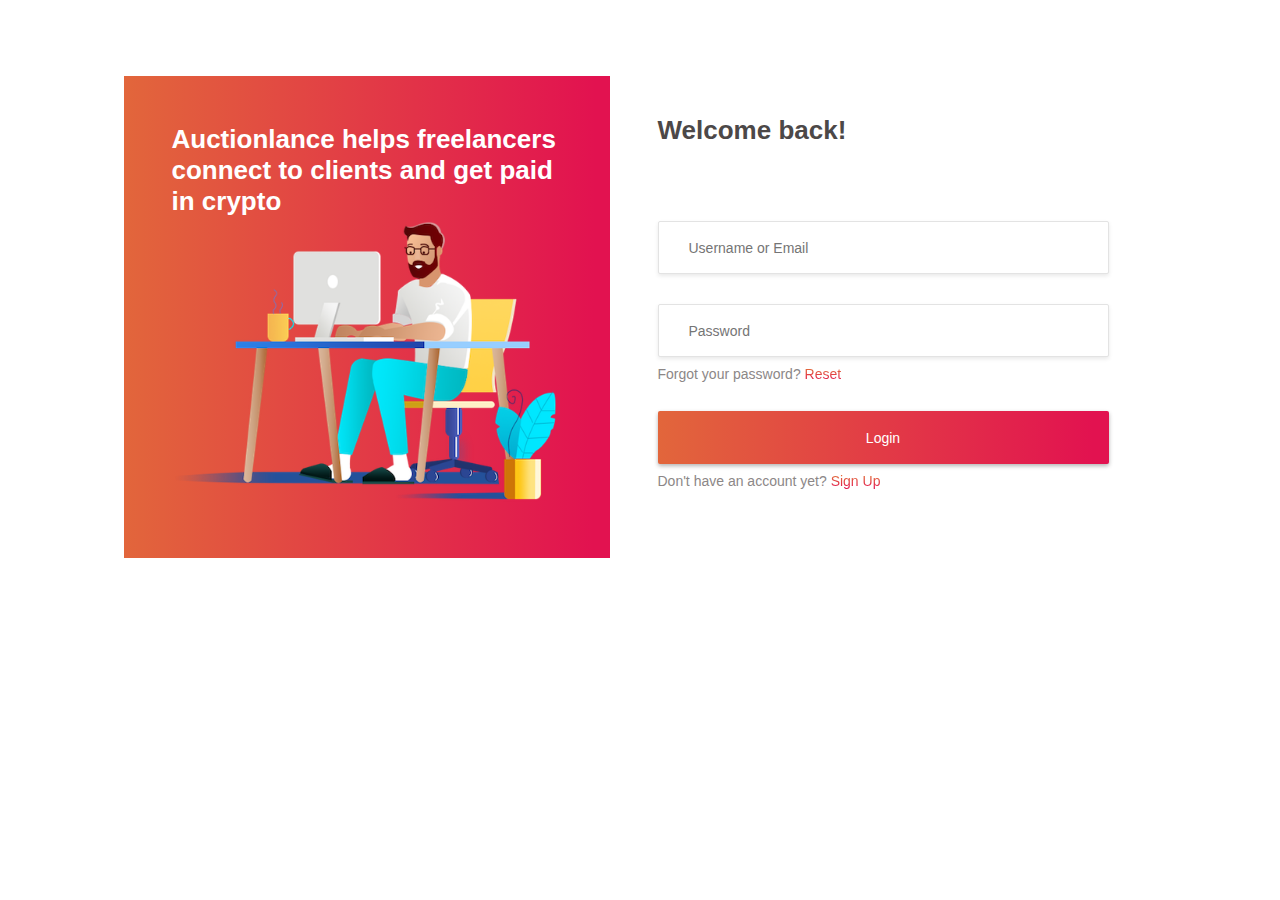
==== signin.html @ 33c7b511 "finished with the sign in page" ====
<!DOCTYPE html>
<html lang="en">
<head>
    <meta charset="UTF-8">
    <meta name="viewport" content="width=device-width, initial-scale=1.0">
    <meta http-equiv="X-UA-Compatible" content="ie=edge">
    <link rel="stylesheet" href="assets/css/auctionlance.min.css">
    <title>Sign In | Auctionlance</title>
</head>
<body>
    <section class="authentication-wrapper">
        <section class="auth-info">
            <p class="subtitle">Auctionlance helps freelancers connect to clients and get paid in crypto</p>
            <img src="assets/img/hire-illustration.png" alt="">
        </section>
        <section class="auth-form">
            <h2 class="section-heading">Welcome back!</h2>
            <form action="" class="auct-form">
                <section class="auct-form-group">
                    <input type="text" name="email" id="" class="auct-input" placeholder="Username or Email">
                </section>
                <section class="auct-form-group">
                    <input type="password" name="password" id="" class="auct-input" placeholder="Password">
                </section>
                <p class="auth-text">Forgot your password? <a href="/reset.html">Reset</a></p>
                <div class="auct-form-group">
                    <input type="submit" name="login" value="Login" class="auct-btn">
                </div>
                <p class="auth-text">Don't have an account yet? <a href="/signup.html">Sign Up</a></p>
            </form>
        </section>
    </section>
</body>
</html>
---- assets/css/auctionlance.min.css ----
html,body,div,span,applet,object,iframe,h1,h2,h3,h4,h5,h6,p,blockquote,pre,a,abbr,acronym,address,big,cite,code,del,dfn,em,img,ins,kbd,q,s,samp,small,strike,strong,sub,sup,tt,var,b,u,i,center,dl,dt,dd,ol,ul,li,fieldset,form,label,legend,table,caption,tbody,tfoot,thead,tr,th,td,article,aside,canvas,details,embed,figure,figcaption,footer,header,hgroup,menu,nav,output,ruby,section,summary,time,mark,audio,video{margin:0;padding:0;border:0;font-size:100%;font-family:inherit;vertical-align:baseline}article,aside,details,figcaption,figure,footer,header,hgroup,menu,nav,section{display:block}body{line-height:1}ol,ul{list-style:none}blockquote,q{quotes:none}blockquote:before,blockquote:after,q:before,q:after{content:'';content:none}table{border-collapse:collapse;border-spacing:0}a{text-decoration:none;color:#000}html{scroll-behavior:smooth;-webkit-transition:all 500ms;transition:all 500ms}::-moz-selection{background-color:#E21250;background:linear-gradient(270.26deg, rgba(255,255,255,0) 3.36%, #E27B36 124.02%),#E21250;color:#fff}::selection{background-color:#E21250;background:linear-gradient(270.26deg, rgba(255,255,255,0) 3.36%, #E27B36 124.02%),#E21250;color:#fff}h1{font-size:34px;font-family:'Lato', sans-serif}@media screen and (max-width: 768px){h1{font-size:18px}}nav{height:101px;background-color:#fff;-webkit-box-shadow:0px 4px 4px rgba(0,0,0,0.25);box-shadow:0px 4px 4px rgba(0,0,0,0.25);display:-webkit-box;display:-ms-flexbox;display:flex;padding:0 39px;-webkit-box-align:center;-ms-flex-align:center;align-items:center;position:fixed;z-index:10;right:0;left:0;top:0}nav .hamburger-menu,nav .mb-nav-link,nav .mb-nav-sidebar{display:none}@media screen and (max-width: 768px){nav{height:99px;position:static;background-color:#DFD4D4;-webkit-box-shadow:none;box-shadow:none;-webkit-box-pack:justify;-ms-flex-pack:justify;justify-content:space-between;-webkit-box-align:start;-ms-flex-align:start;align-items:flex-start;padding:18px}nav .hamburger-menu{display:-webkit-box;display:-ms-flexbox;display:flex;-webkit-box-orient:vertical;-webkit-box-direction:normal;-ms-flex-direction:column;flex-direction:column;cursor:pointer}nav .hamburger-menu .ham{width:20.56px;border:3px solid #000000;margin-bottom:2px}nav .mb-nav-link{display:block;font-family:'Lato', sans-serif;margin-top:5px;margin-right:-10px;font-weight:600}nav .mb-nav-sidebar.open{display:block}nav .mb-nav-sidebar{position:absolute;top:0;right:0;left:0;z-index:90000}nav .mb-nav-sidebar .wrapper{display:-webkit-box;display:-ms-flexbox;display:flex;height:300vh}nav .mb-nav-sidebar .wrapper .menu{background-color:#E21250;background-color:#E21250;background:linear-gradient(270.26deg, rgba(255,255,255,0) 3.36%, #E27B36 124.02%),#E21250;color:#fff;-ms-flex-preferred-size:70%;flex-basis:70%;padding:20px 45px}nav .mb-nav-sidebar .wrapper .menu div{display:-webkit-box;display:-ms-flexbox;display:flex;-webkit-box-pack:end;-ms-flex-pack:end;justify-content:flex-end;font-family:'Lato', sans-serif;font-size:20px;font-weight:600;cursor:pointer}nav .mb-nav-sidebar .wrapper .menu .mobile-links{margin-top:65px}nav .mb-nav-sidebar .wrapper .menu .mobile-links .mb-nav-item{margin-bottom:30px;font-family:'Lato', sans-serif}nav .mb-nav-sidebar .wrapper .menu .mobile-links .mb-nav-item a{color:#fff}nav .mb-nav-sidebar .wrapper .overlay{background-color:rgba(0,0,0,0.8);-ms-flex-preferred-size:30%;flex-basis:30%}}nav .mobile-search{display:none}@media screen and (max-width: 768px){nav .mobile-search{display:-webkit-box;display:-ms-flexbox;display:flex;-webkit-box-pack:justify;-ms-flex-pack:justify;justify-content:space-between;padding:.3rem .5rem;width:90%;position:absolute;top:70px;left:10px;background:#FFFFFF;border:1px solid #C4C4C4;border-radius:2px}nav .mobile-search .mobile-search__box{border:none;width:100%;margin-left:10px}nav .mobile-search .mobile-search__box:focus{outline:none}}nav a.brand{font-family:'Lato', sans-serif;font-style:normal;font-weight:800;line-height:normal;font-size:28px;color:#E21250;background:-webkit-linear-gradient(#E27B36, #E21250);background-clip:text;-webkit-background-clip:text;-webkit-text-fill-color:transparent;text-transform:uppercase}@media screen and (max-width: 768px){nav a.brand{font-size:18px;margin-left:35px;margin-right:20px}}nav .nav-wrapper{display:-webkit-box;display:-ms-flexbox;display:flex;-webkit-box-pack:end;-ms-flex-pack:end;justify-content:flex-end;-webkit-box-align:end;-ms-flex-align:end;align-items:flex-end;width:100%}@media screen and (max-width: 768px){nav .nav-wrapper{display:none}}nav .left-nav,nav .right-nav{font-family:'Lato', sans-serif;display:-webkit-box;display:-ms-flexbox;display:flex;-webkit-box-align:end;-ms-flex-align:end;align-items:flex-end}nav .left-nav .nav-link,nav .right-nav .nav-link{margin:0 20px}nav .left-nav .nav-link a:hover,nav .right-nav .nav-link a:hover{background:-webkit-linear-gradient(#E27B36, #E21250);background-clip:text;-webkit-background-clip:text;-webkit-text-fill-color:transparent}.hero{background-color:#E21250;background:linear-gradient(270.26deg, rgba(255,255,255,0) 3.36%, #E27B36 124.02%),#E21250;margin-top:102px;height:454px;display:-webkit-box;display:-ms-flexbox;display:flex;-webkit-box-pack:center;-ms-flex-pack:center;justify-content:center;-webkit-box-align:center;-ms-flex-align:center;align-items:center}@media screen and (max-width: 768px){.hero{height:199px;margin-top:0}}@media screen and (max-width: 768px){.hero .hero__img{width:144px;height:107px}}.hero .hero__info{-ms-flex-item-align:start;align-self:flex-start;margin-top:9%;color:#FFFFFF}.hero .hero__info .hero-title{font-style:normal;font-weight:800;line-height:normal;font-size:34px;margin-bottom:14px}@media screen and (max-width: 768px){.hero .hero__info .hero-title{font-size:18px;margin-bottom:4px}}.hero .hero__info .hero-subtitle{font-family:'Lato', sans-serif;font-family:Lato;font-style:normal;font-weight:800;line-height:normal;font-size:18px;margin-bottom:47px}@media screen and (max-width: 768px){.hero .hero__info .hero-subtitle{font-weight:normal;font-size:14px;margin-bottom:12px}}.hero .hero__info .hero-search{width:620px;height:62px;background:#FFFFFF;border:1px solid #E3E3E3;-webkit-box-shadow:0px 4px 4px rgba(0,0,0,0.25);box-shadow:0px 4px 4px rgba(0,0,0,0.25);border-radius:2px;padding-left:20px;display:-webkit-box;display:-ms-flexbox;display:flex}.hero .hero__info .hero-search .hero-search__box{margin-left:10px;font-family:'Roboto', sans-serif;font-style:normal;line-height:normal;font-weight:600;font-size:16px;color:#8C8787;border:none;width:100%}.hero .hero__info .hero-search .hero-search__box:focus{outline:transparent}@media screen and (max-width: 768px){.hero .hero__info .hero-search{display:none}}@media screen and (max-width: 768px){.hero{-ms-flex-wrap:wrap;flex-wrap:wrap}}.explore,.featured,.how-auctionlance-works{margin-top:115px;margin-left:111px;margin-right:111px}@media screen and (max-width: 768px){.explore,.featured,.how-auctionlance-works{margin-top:24px;margin-left:20px;margin-right:20px}}.categories{margin-left:90px;margin-right:90px}@media screen and (max-width: 768px){.categories{margin-left:20px;margin-right:20px}}.explore .categories{display:-webkit-box;display:-ms-flexbox;display:flex;-webkit-box-pack:center;-ms-flex-pack:center;justify-content:center}@media screen and (max-width: 768px){.explore .categories{-ms-flex-wrap:wrap;flex-wrap:wrap;-webkit-box-pack:start;-ms-flex-pack:start;justify-content:flex-start}}.explore .categories .category{width:100%;margin:10px 80px 93px 80px;text-align:center}@media screen and (max-width: 768px){.explore .categories .category{width:auto;margin:10px 8px 20px 15px}}.explore .categories .category p{margin-top:19px;font-family:'Lato', sans-serif;font-style:normal;font-weight:bold;line-height:normal;font-size:18px;color:#4C4848}@media screen and (max-width: 768px){.explore .categories .category p{font-size:14px}}.section-heading{font-family:'Lato', sans-serif;font-style:normal;font-weight:bold;line-height:normal;font-size:26px;color:#4C4848;margin-bottom:75px}@media screen and (max-width: 768px){.section-heading{font-size:18px;margin-bottom:32px}}.featured .featured-gigs{display:-webkit-box;display:-ms-flexbox;display:flex}.featured .featured-gigs .featured-gig{width:283px;height:342px;background:#FFFFFF;border:1px solid #DED5D5;-webkit-box-sizing:border-box;box-sizing:border-box;margin-bottom:84px;margin-left:56px}@media screen and (max-width: 768px){.featured .featured-gigs .featured-gig{margin-left:0;margin-right:10px}}.featured .featured-gigs .featured-gig .featured-gig__author{display:-webkit-box;display:-ms-flexbox;display:flex}.featured .featured-gigs .featured-gig .featured-gig__author .featured-gig__author-name{font-family:'Lato', sans-serif;font-style:italic;font-weight:bold;line-height:normal;font-size:18px;color:#4C4848;margin-left:10px;margin-top:5px}.featured .featured-gigs .featured-gig .featured-gig__description{font-family:'Lato', sans-serif;font-style:normal;font-weight:normal;line-height:normal;font-size:18px;color:#8C8787;margin-top:19px}.featured .featured-gigs .featured-gig .featured-gig__author,.featured .featured-gigs .featured-gig .featured-gig__description{margin:9px 18px}@media screen and (max-width: 768px){.featured .featured-gigs{overflow:auto}}.featured .featured-gig__footer{display:-webkit-box;display:-ms-flexbox;display:flex;-webkit-box-align:center;-ms-flex-align:center;align-items:center;padding:15px 8px;-webkit-box-pack:end;-ms-flex-pack:end;justify-content:flex-end;border-top:1px solid rgba(196,196,196,0.3);text-transform:uppercase}.featured .featured-gig__footer p{font-family:'Lato', sans-serif;font-style:normal;font-weight:normal;line-height:normal;font-size:14px;color:#3C3A3A}.need-freelancer{display:-webkit-box;display:-ms-flexbox;display:flex;-webkit-box-orient:vertical;-webkit-box-direction:normal;-ms-flex-direction:column;flex-direction:column;-webkit-box-pack:center;-ms-flex-pack:center;justify-content:center;-webkit-box-align:center;-ms-flex-align:center;align-items:center;margin:154px 58px;height:393px;background-color:#E21250;background:linear-gradient(270.27deg, rgba(255,255,255,0) 3.36%, #E27B36 124.02%),#E21250}@media screen and (max-width: 768px){.need-freelancer{margin:45px 0;height:133px;padding:19px 0}}.need-freelancer h2{font-family:'Lato', sans-serif;font-style:normal;font-weight:800;line-height:normal;font-size:40px;color:#FFFFFF;margin-bottom:19px}@media screen and (max-width: 768px){.need-freelancer h2{font-size:16px;margin-bottom:11px}}.need-freelancer p{font-family:'Lato', sans-serif;font-style:normal;font-weight:800;line-height:normal;font-size:18px;color:#FFFFFF;margin-bottom:49px}@media screen and (max-width: 768px){.need-freelancer p{font-size:12px;margin-bottom:17px;font-weight:500}}.auctionlance-btn{background:#FFFFFF;-webkit-box-shadow:0px 4px 4px rgba(0,0,0,0.25);box-shadow:0px 4px 4px rgba(0,0,0,0.25);border-radius:7px;font-family:Lato;font-style:normal;font-weight:bold;line-height:normal;font-size:23px;color:#4C4848;padding:20px 55px}@media screen and (max-width: 768px){.auctionlance-btn{font-size:13px;padding:10px 20px;border-radius:2px}}@media screen and (max-width: 768px){.how-auctionlance-works{overflow:auto}}.how-auctionlance-works .cards{display:-webkit-box;display:-ms-flexbox;display:flex;margin:10px}.how-auctionlance-works .cards .how-card{width:276px;background:#FFFFFF;-webkit-box-shadow:0px 0px 20px rgba(0,0,0,0.2);box-shadow:0px 0px 20px rgba(0,0,0,0.2);border-radius:4px;margin-right:36px;padding:27px 23px}@media screen and (max-width: 768px){.how-auctionlance-works .cards .how-card{-ms-flex-negative:0;flex-shrink:0;margin-right:16px;-ms-flex-preferred-size:247px;flex-basis:247px}}.how-auctionlance-works .cards .how-card .how-card__numbering{width:61px;height:58px;background:#FFFFFF;border:2px solid #D6292D;-webkit-box-sizing:border-box;box-sizing:border-box;padding:13px 20px;font-family:Lato;font-style:normal;font-weight:bold;line-height:normal;font-size:26px;color:#D6292D;margin-bottom:22px}.how-auctionlance-works .cards .how-card .how-card__title{margin-bottom:22px;font-family:Lato;font-style:normal;font-weight:normal;line-height:normal;font-size:18px;color:#4C4848}.how-auctionlance-works .cards .how-card .how-card__description{font-family:'Lato', sans-serif;font-style:normal;font-weight:normal;line-height:normal;font-size:18px;color:#8C8787;width:100%}@media screen and (max-width: 768px){.how-auctionlance-works .cards .how-card .how-card__description{font-size:14px}}footer{margin-top:195px;background-color:#e3e3e3;-webkit-box-shadow:0px 4px 4px rgba(0,0,0,0.25);box-shadow:0px 4px 4px rgba(0,0,0,0.25);padding:44px 64px}@media screen and (max-width: 768px){footer{padding:20px 15px;margin-top:88px}}footer h3.footer__brand{font-family:Lato;font-style:normal;font-weight:800;line-height:normal;font-size:25px;color:#D6292D;background:-webkit-linear-gradient(#E27B36, #E21250);background-clip:text;-webkit-background-clip:text;-webkit-text-fill-color:transparent;text-transform:uppercase;margin-bottom:37px}@media screen and (max-width: 768px){footer h3.footer__brand{margin-bottom:15px;font-size:18px}}footer .footer-details-container{margin-left:114px;display:-webkit-box;display:-ms-flexbox;display:flex}@media screen and (max-width: 768px){footer .footer-details-container{margin-left:15px}}@media screen and (max-width: 768px){footer .footer-details-container{-ms-flex-wrap:wrap;flex-wrap:wrap}}footer .footer-details-container .footer-details{margin-right:80px}footer .footer-details-container .footer-details .footer-details__title{font-family:'Lato', sans-serif;font-style:normal;font-weight:bold;line-height:normal;font-size:20px;color:#4C4848}@media screen and (max-width: 768px){footer .footer-details-container .footer-details .footer-details__title{font-size:16px}}footer .footer-details-container .footer-details .footer__links{font-family:Lato;font-style:normal;font-weight:bold;line-height:normal;font-size:16px;width:155px}footer .footer-details-container .footer-details .footer__links li>a{color:#4C4848}@media screen and (max-width: 768px){footer .footer-details-container .footer-details .footer__links{font-size:14px}}footer .footer-details-container .footer-details .footer__links,footer .footer-details-container .footer-details .footer__links li{margin-top:13px}@media screen and (max-width: 768px){footer .footer-details-container .footer-details .footer__links:last-child,footer .footer-details-container .footer-details .footer__links li:last-child{margin-bottom:20px}}footer hr{margin-top:72px;border:1px solid #c4c4c4}.authentication-wrapper{display:-webkit-box;display:-ms-flexbox;display:flex;-webkit-box-pack:center;-ms-flex-pack:center;justify-content:center;-webkit-box-align:center;-ms-flex-align:center;align-items:center;height:633px;width:80%;margin:0 auto}@media screen and (max-width: 768px){.authentication-wrapper{-webkit-box-pack:start;-ms-flex-pack:start;justify-content:flex-start;-webkit-box-align:start;-ms-flex-align:start;align-items:flex-start;margin:0;margin-top:50px}}.authentication-wrapper .auth-info{background-color:#E21250;background-color:#E21250;background:linear-gradient(270.26deg, rgba(255,255,255,0) 3.36%, #E27B36 124.02%),#E21250;padding:48px;-ms-flex-preferred-size:50%;flex-basis:50%}.authentication-wrapper .auth-info p{font-family:'Lato', sans-serif;font-style:normal;font-weight:bold;line-height:normal;font-size:26px;color:#FFFFFF}.authentication-wrapper .auth-info img{width:390px;height:290px}@media screen and (max-width: 768px){.authentication-wrapper .auth-info{display:none}}.authentication-wrapper .auth-form{padding:0px 48px;-ms-flex-preferred-size:50%;flex-basis:50%}.authentication-wrapper .auth-form .auct-form-group{margin-bottom:30px}.authentication-wrapper .auth-form .auct-form-group .auct-input{width:389px;height:39px;background:#fff;border:1px solid #E3E3E3;-webkit-box-shadow:0px 2px 4px rgba(0,0,0,0.09);box-shadow:0px 2px 4px rgba(0,0,0,0.09);border-radius:2px;padding:6px 30px 6px 30px;font-family:'Roboto', sans-serif;font-style:normal;font-weight:500;line-height:normal;font-size:14px;color:#8C8787}@media screen and (max-width: 768px){.authentication-wrapper .auth-form .auct-form-group .auct-input{width:250px}}.authentication-wrapper .auth-form .auct-form-group .auct-input:focus{outline-color:#E27B36}.authentication-wrapper .auth-form .auct-form-group:last-child{margin-bottom:20px !important}.authentication-wrapper .auth-form .auct-btn{color:#fff;background-color:#E21250;background:linear-gradient(270.26deg, rgba(255,255,255,0) 3.36%, #E27B36 124.02%),#E21250;border:none;cursor:pointer;width:451px;height:53px;border-radius:2px;font-family:'Roboto', sans-serif;font-size:14px;-webkit-box-shadow:0px 2px 4px rgba(0,0,0,0.3);box-shadow:0px 2px 4px rgba(0,0,0,0.3);padding:6px 30px 6px 30px}@media screen and (max-width: 768px){.authentication-wrapper .auth-form .auct-btn{width:315px}}.authentication-wrapper .auth-form .auth-text{font-family:'Lato', sans-serif;font-size:14px;margin-bottom:30px;color:#8C8787;margin-top:-20px}.authentication-wrapper .auth-form .auth-text a{background:-webkit-linear-gradient(#E27B36, #E21250);background-clip:text;-webkit-background-clip:text;-webkit-text-fill-color:transparent}
/*# sourceMappingURL=auctionlance.min.css.map */
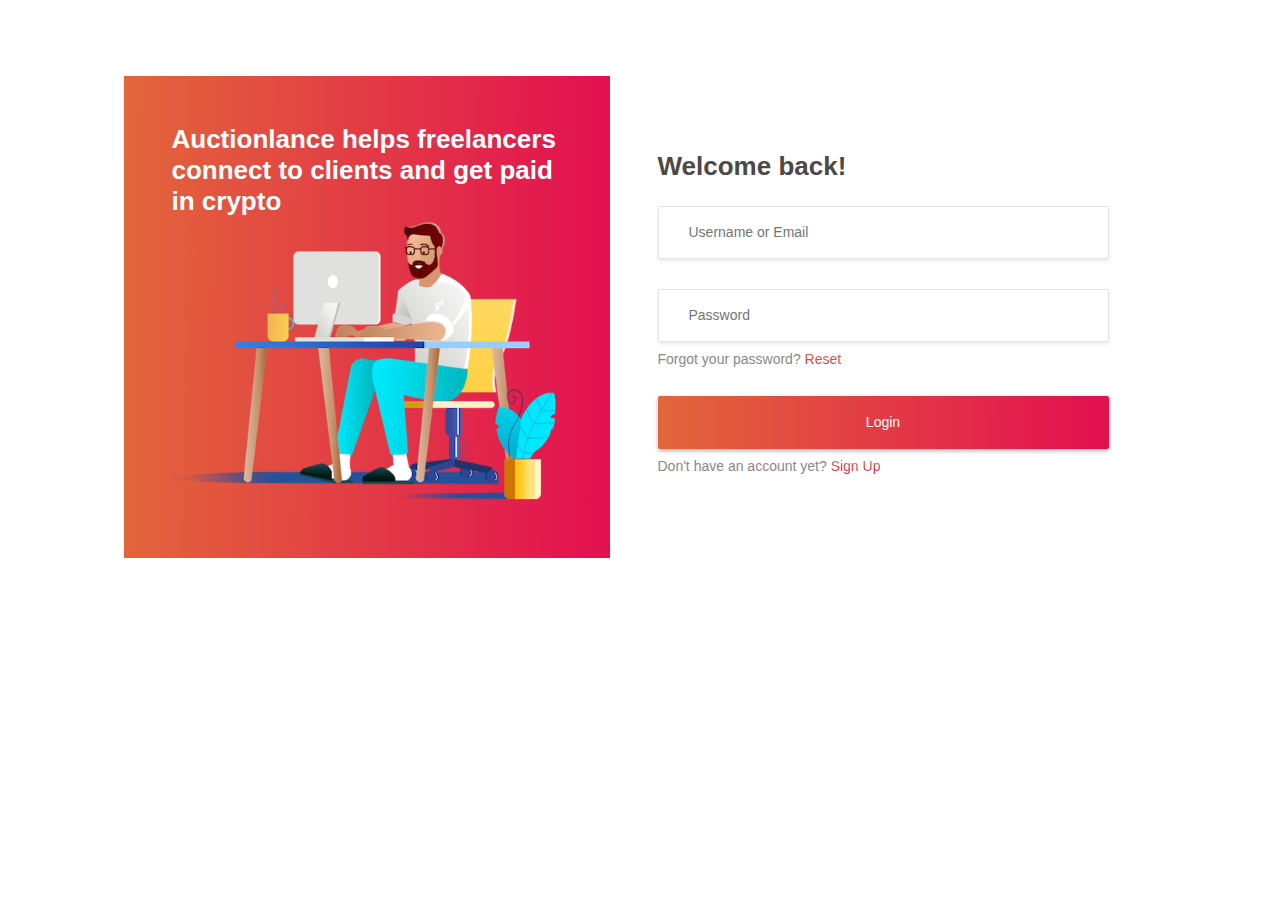
==== commit e01ccdd6: "added dropdown menu" ====
--- a/signin.html
+++ b/signin.html
@@ -18,9 +18,11 @@
             <form action="" class="auct-form">
                 <section class="auct-form-group">
                     <input type="text" name="email" id="" class="auct-input" placeholder="Username or Email">
+                    <!-- <p class="error-message" id="">Required</p> -->
                 </section>
                 <section class="auct-form-group">
                     <input type="password" name="password" id="" class="auct-input" placeholder="Password">
+                    <!-- <p class="error-message" id="">Required</p> -->
                 </section>
                 <p class="auth-text">Forgot your password? <a href="/reset.html">Reset</a></p>
                 <div class="auct-form-group">
--- a/assets/css/auctionlance.min.css
+++ b/assets/css/auctionlance.min.css
@@ -1,2 +1,2 @@
-html,body,div,span,applet,object,iframe,h1,h2,h3,h4,h5,h6,p,blockquote,pre,a,abbr,acronym,address,big,cite,code,del,dfn,em,img,ins,kbd,q,s,samp,small,strike,strong,sub,sup,tt,var,b,u,i,center,dl,dt,dd,ol,ul,li,fieldset,form,label,legend,table,caption,tbody,tfoot,thead,tr,th,td,article,aside,canvas,details,embed,figure,figcaption,footer,header,hgroup,menu,nav,output,ruby,section,summary,time,mark,audio,video{margin:0;padding:0;border:0;font-size:100%;font-family:inherit;vertical-align:baseline}article,aside,details,figcaption,figure,footer,header,hgroup,menu,nav,section{display:block}body{line-height:1}ol,ul{list-style:none}blockquote,q{quotes:none}blockquote:before,blockquote:after,q:before,q:after{content:'';content:none}table{border-collapse:collapse;border-spacing:0}a{text-decoration:none;color:#000}html{scroll-behavior:smooth;-webkit-transition:all 500ms;transition:all 500ms}::-moz-selection{background-color:#E21250;background:linear-gradient(270.26deg, rgba(255,255,255,0) 3.36%, #E27B36 124.02%),#E21250;color:#fff}::selection{background-color:#E21250;background:linear-gradient(270.26deg, rgba(255,255,255,0) 3.36%, #E27B36 124.02%),#E21250;color:#fff}h1{font-size:34px;font-family:'Lato', sans-serif}@media screen and (max-width: 768px){h1{font-size:18px}}nav{height:101px;background-color:#fff;-webkit-box-shadow:0px 4px 4px rgba(0,0,0,0.25);box-shadow:0px 4px 4px rgba(0,0,0,0.25);display:-webkit-box;display:-ms-flexbox;display:flex;padding:0 39px;-webkit-box-align:center;-ms-flex-align:center;align-items:center;position:fixed;z-index:10;right:0;left:0;top:0}nav .hamburger-menu,nav .mb-nav-link,nav .mb-nav-sidebar{display:none}@media screen and (max-width: 768px){nav{height:99px;position:static;background-color:#DFD4D4;-webkit-box-shadow:none;box-shadow:none;-webkit-box-pack:justify;-ms-flex-pack:justify;justify-content:space-between;-webkit-box-align:start;-ms-flex-align:start;align-items:flex-start;padding:18px}nav .hamburger-menu{display:-webkit-box;display:-ms-flexbox;display:flex;-webkit-box-orient:vertical;-webkit-box-direction:normal;-ms-flex-direction:column;flex-direction:column;cursor:pointer}nav .hamburger-menu .ham{width:20.56px;border:3px solid #000000;margin-bottom:2px}nav .mb-nav-link{display:block;font-family:'Lato', sans-serif;margin-top:5px;margin-right:-10px;font-weight:600}nav .mb-nav-sidebar.open{display:block}nav .mb-nav-sidebar{position:absolute;top:0;right:0;left:0;z-index:90000}nav .mb-nav-sidebar .wrapper{display:-webkit-box;display:-ms-flexbox;display:flex;height:300vh}nav .mb-nav-sidebar .wrapper .menu{background-color:#E21250;background-color:#E21250;background:linear-gradient(270.26deg, rgba(255,255,255,0) 3.36%, #E27B36 124.02%),#E21250;color:#fff;-ms-flex-preferred-size:70%;flex-basis:70%;padding:20px 45px}nav .mb-nav-sidebar .wrapper .menu div{display:-webkit-box;display:-ms-flexbox;display:flex;-webkit-box-pack:end;-ms-flex-pack:end;justify-content:flex-end;font-family:'Lato', sans-serif;font-size:20px;font-weight:600;cursor:pointer}nav .mb-nav-sidebar .wrapper .menu .mobile-links{margin-top:65px}nav .mb-nav-sidebar .wrapper .menu .mobile-links .mb-nav-item{margin-bottom:30px;font-family:'Lato', sans-serif}nav .mb-nav-sidebar .wrapper .menu .mobile-links .mb-nav-item a{color:#fff}nav .mb-nav-sidebar .wrapper .overlay{background-color:rgba(0,0,0,0.8);-ms-flex-preferred-size:30%;flex-basis:30%}}nav .mobile-search{display:none}@media screen and (max-width: 768px){nav .mobile-search{display:-webkit-box;display:-ms-flexbox;display:flex;-webkit-box-pack:justify;-ms-flex-pack:justify;justify-content:space-between;padding:.3rem .5rem;width:90%;position:absolute;top:70px;left:10px;background:#FFFFFF;border:1px solid #C4C4C4;border-radius:2px}nav .mobile-search .mobile-search__box{border:none;width:100%;margin-left:10px}nav .mobile-search .mobile-search__box:focus{outline:none}}nav a.brand{font-family:'Lato', sans-serif;font-style:normal;font-weight:800;line-height:normal;font-size:28px;color:#E21250;background:-webkit-linear-gradient(#E27B36, #E21250);background-clip:text;-webkit-background-clip:text;-webkit-text-fill-color:transparent;text-transform:uppercase}@media screen and (max-width: 768px){nav a.brand{font-size:18px;margin-left:35px;margin-right:20px}}nav .nav-wrapper{display:-webkit-box;display:-ms-flexbox;display:flex;-webkit-box-pack:end;-ms-flex-pack:end;justify-content:flex-end;-webkit-box-align:end;-ms-flex-align:end;align-items:flex-end;width:100%}@media screen and (max-width: 768px){nav .nav-wrapper{display:none}}nav .left-nav,nav .right-nav{font-family:'Lato', sans-serif;display:-webkit-box;display:-ms-flexbox;display:flex;-webkit-box-align:end;-ms-flex-align:end;align-items:flex-end}nav .left-nav .nav-link,nav .right-nav .nav-link{margin:0 20px}nav .left-nav .nav-link a:hover,nav .right-nav .nav-link a:hover{background:-webkit-linear-gradient(#E27B36, #E21250);background-clip:text;-webkit-background-clip:text;-webkit-text-fill-color:transparent}.hero{background-color:#E21250;background:linear-gradient(270.26deg, rgba(255,255,255,0) 3.36%, #E27B36 124.02%),#E21250;margin-top:102px;height:454px;display:-webkit-box;display:-ms-flexbox;display:flex;-webkit-box-pack:center;-ms-flex-pack:center;justify-content:center;-webkit-box-align:center;-ms-flex-align:center;align-items:center}@media screen and (max-width: 768px){.hero{height:199px;margin-top:0}}@media screen and (max-width: 768px){.hero .hero__img{width:144px;height:107px}}.hero .hero__info{-ms-flex-item-align:start;align-self:flex-start;margin-top:9%;color:#FFFFFF}.hero .hero__info .hero-title{font-style:normal;font-weight:800;line-height:normal;font-size:34px;margin-bottom:14px}@media screen and (max-width: 768px){.hero .hero__info .hero-title{font-size:18px;margin-bottom:4px}}.hero .hero__info .hero-subtitle{font-family:'Lato', sans-serif;font-family:Lato;font-style:normal;font-weight:800;line-height:normal;font-size:18px;margin-bottom:47px}@media screen and (max-width: 768px){.hero .hero__info .hero-subtitle{font-weight:normal;font-size:14px;margin-bottom:12px}}.hero .hero__info .hero-search{width:620px;height:62px;background:#FFFFFF;border:1px solid #E3E3E3;-webkit-box-shadow:0px 4px 4px rgba(0,0,0,0.25);box-shadow:0px 4px 4px rgba(0,0,0,0.25);border-radius:2px;padding-left:20px;display:-webkit-box;display:-ms-flexbox;display:flex}.hero .hero__info .hero-search .hero-search__box{margin-left:10px;font-family:'Roboto', sans-serif;font-style:normal;line-height:normal;font-weight:600;font-size:16px;color:#8C8787;border:none;width:100%}.hero .hero__info .hero-search .hero-search__box:focus{outline:transparent}@media screen and (max-width: 768px){.hero .hero__info .hero-search{display:none}}@media screen and (max-width: 768px){.hero{-ms-flex-wrap:wrap;flex-wrap:wrap}}.explore,.featured,.how-auctionlance-works{margin-top:115px;margin-left:111px;margin-right:111px}@media screen and (max-width: 768px){.explore,.featured,.how-auctionlance-works{margin-top:24px;margin-left:20px;margin-right:20px}}.categories{margin-left:90px;margin-right:90px}@media screen and (max-width: 768px){.categories{margin-left:20px;margin-right:20px}}.explore .categories{display:-webkit-box;display:-ms-flexbox;display:flex;-webkit-box-pack:center;-ms-flex-pack:center;justify-content:center}@media screen and (max-width: 768px){.explore .categories{-ms-flex-wrap:wrap;flex-wrap:wrap;-webkit-box-pack:start;-ms-flex-pack:start;justify-content:flex-start}}.explore .categories .category{width:100%;margin:10px 80px 93px 80px;text-align:center}@media screen and (max-width: 768px){.explore .categories .category{width:auto;margin:10px 8px 20px 15px}}.explore .categories .category p{margin-top:19px;font-family:'Lato', sans-serif;font-style:normal;font-weight:bold;line-height:normal;font-size:18px;color:#4C4848}@media screen and (max-width: 768px){.explore .categories .category p{font-size:14px}}.section-heading{font-family:'Lato', sans-serif;font-style:normal;font-weight:bold;line-height:normal;font-size:26px;color:#4C4848;margin-bottom:75px}@media screen and (max-width: 768px){.section-heading{font-size:18px;margin-bottom:32px}}.featured .featured-gigs{display:-webkit-box;display:-ms-flexbox;display:flex}.featured .featured-gigs .featured-gig{width:283px;height:342px;background:#FFFFFF;border:1px solid #DED5D5;-webkit-box-sizing:border-box;box-sizing:border-box;margin-bottom:84px;margin-left:56px}@media screen and (max-width: 768px){.featured .featured-gigs .featured-gig{margin-left:0;margin-right:10px}}.featured .featured-gigs .featured-gig .featured-gig__author{display:-webkit-box;display:-ms-flexbox;display:flex}.featured .featured-gigs .featured-gig .featured-gig__author .featured-gig__author-name{font-family:'Lato', sans-serif;font-style:italic;font-weight:bold;line-height:normal;font-size:18px;color:#4C4848;margin-left:10px;margin-top:5px}.featured .featured-gigs .featured-gig .featured-gig__description{font-family:'Lato', sans-serif;font-style:normal;font-weight:normal;line-height:normal;font-size:18px;color:#8C8787;margin-top:19px}.featured .featured-gigs .featured-gig .featured-gig__author,.featured .featured-gigs .featured-gig .featured-gig__description{margin:9px 18px}@media screen and (max-width: 768px){.featured .featured-gigs{overflow:auto}}.featured .featured-gig__footer{display:-webkit-box;display:-ms-flexbox;display:flex;-webkit-box-align:center;-ms-flex-align:center;align-items:center;padding:15px 8px;-webkit-box-pack:end;-ms-flex-pack:end;justify-content:flex-end;border-top:1px solid rgba(196,196,196,0.3);text-transform:uppercase}.featured .featured-gig__footer p{font-family:'Lato', sans-serif;font-style:normal;font-weight:normal;line-height:normal;font-size:14px;color:#3C3A3A}.need-freelancer{display:-webkit-box;display:-ms-flexbox;display:flex;-webkit-box-orient:vertical;-webkit-box-direction:normal;-ms-flex-direction:column;flex-direction:column;-webkit-box-pack:center;-ms-flex-pack:center;justify-content:center;-webkit-box-align:center;-ms-flex-align:center;align-items:center;margin:154px 58px;height:393px;background-color:#E21250;background:linear-gradient(270.27deg, rgba(255,255,255,0) 3.36%, #E27B36 124.02%),#E21250}@media screen and (max-width: 768px){.need-freelancer{margin:45px 0;height:133px;padding:19px 0}}.need-freelancer h2{font-family:'Lato', sans-serif;font-style:normal;font-weight:800;line-height:normal;font-size:40px;color:#FFFFFF;margin-bottom:19px}@media screen and (max-width: 768px){.need-freelancer h2{font-size:16px;margin-bottom:11px}}.need-freelancer p{font-family:'Lato', sans-serif;font-style:normal;font-weight:800;line-height:normal;font-size:18px;color:#FFFFFF;margin-bottom:49px}@media screen and (max-width: 768px){.need-freelancer p{font-size:12px;margin-bottom:17px;font-weight:500}}.auctionlance-btn{background:#FFFFFF;-webkit-box-shadow:0px 4px 4px rgba(0,0,0,0.25);box-shadow:0px 4px 4px rgba(0,0,0,0.25);border-radius:7px;font-family:Lato;font-style:normal;font-weight:bold;line-height:normal;font-size:23px;color:#4C4848;padding:20px 55px}@media screen and (max-width: 768px){.auctionlance-btn{font-size:13px;padding:10px 20px;border-radius:2px}}@media screen and (max-width: 768px){.how-auctionlance-works{overflow:auto}}.how-auctionlance-works .cards{display:-webkit-box;display:-ms-flexbox;display:flex;margin:10px}.how-auctionlance-works .cards .how-card{width:276px;background:#FFFFFF;-webkit-box-shadow:0px 0px 20px rgba(0,0,0,0.2);box-shadow:0px 0px 20px rgba(0,0,0,0.2);border-radius:4px;margin-right:36px;padding:27px 23px}@media screen and (max-width: 768px){.how-auctionlance-works .cards .how-card{-ms-flex-negative:0;flex-shrink:0;margin-right:16px;-ms-flex-preferred-size:247px;flex-basis:247px}}.how-auctionlance-works .cards .how-card .how-card__numbering{width:61px;height:58px;background:#FFFFFF;border:2px solid #D6292D;-webkit-box-sizing:border-box;box-sizing:border-box;padding:13px 20px;font-family:Lato;font-style:normal;font-weight:bold;line-height:normal;font-size:26px;color:#D6292D;margin-bottom:22px}.how-auctionlance-works .cards .how-card .how-card__title{margin-bottom:22px;font-family:Lato;font-style:normal;font-weight:normal;line-height:normal;font-size:18px;color:#4C4848}.how-auctionlance-works .cards .how-card .how-card__description{font-family:'Lato', sans-serif;font-style:normal;font-weight:normal;line-height:normal;font-size:18px;color:#8C8787;width:100%}@media screen and (max-width: 768px){.how-auctionlance-works .cards .how-card .how-card__description{font-size:14px}}footer{margin-top:195px;background-color:#e3e3e3;-webkit-box-shadow:0px 4px 4px rgba(0,0,0,0.25);box-shadow:0px 4px 4px rgba(0,0,0,0.25);padding:44px 64px}@media screen and (max-width: 768px){footer{padding:20px 15px;margin-top:88px}}footer h3.footer__brand{font-family:Lato;font-style:normal;font-weight:800;line-height:normal;font-size:25px;color:#D6292D;background:-webkit-linear-gradient(#E27B36, #E21250);background-clip:text;-webkit-background-clip:text;-webkit-text-fill-color:transparent;text-transform:uppercase;margin-bottom:37px}@media screen and (max-width: 768px){footer h3.footer__brand{margin-bottom:15px;font-size:18px}}footer .footer-details-container{margin-left:114px;display:-webkit-box;display:-ms-flexbox;display:flex}@media screen and (max-width: 768px){footer .footer-details-container{margin-left:15px}}@media screen and (max-width: 768px){footer .footer-details-container{-ms-flex-wrap:wrap;flex-wrap:wrap}}footer .footer-details-container .footer-details{margin-right:80px}footer .footer-details-container .footer-details .footer-details__title{font-family:'Lato', sans-serif;font-style:normal;font-weight:bold;line-height:normal;font-size:20px;color:#4C4848}@media screen and (max-width: 768px){footer .footer-details-container .footer-details .footer-details__title{font-size:16px}}footer .footer-details-container .footer-details .footer__links{font-family:Lato;font-style:normal;font-weight:bold;line-height:normal;font-size:16px;width:155px}footer .footer-details-container .footer-details .footer__links li>a{color:#4C4848}@media screen and (max-width: 768px){footer .footer-details-container .footer-details .footer__links{font-size:14px}}footer .footer-details-container .footer-details .footer__links,footer .footer-details-container .footer-details .footer__links li{margin-top:13px}@media screen and (max-width: 768px){footer .footer-details-container .footer-details .footer__links:last-child,footer .footer-details-container .footer-details .footer__links li:last-child{margin-bottom:20px}}footer hr{margin-top:72px;border:1px solid #c4c4c4}.authentication-wrapper{display:-webkit-box;display:-ms-flexbox;display:flex;-webkit-box-pack:center;-ms-flex-pack:center;justify-content:center;-webkit-box-align:center;-ms-flex-align:center;align-items:center;height:633px;width:80%;margin:0 auto}@media screen and (max-width: 768px){.authentication-wrapper{-webkit-box-pack:start;-ms-flex-pack:start;justify-content:flex-start;-webkit-box-align:start;-ms-flex-align:start;align-items:flex-start;margin:0;margin-top:50px}}.authentication-wrapper .auth-info{background-color:#E21250;background-color:#E21250;background:linear-gradient(270.26deg, rgba(255,255,255,0) 3.36%, #E27B36 124.02%),#E21250;padding:48px;-ms-flex-preferred-size:50%;flex-basis:50%}.authentication-wrapper .auth-info p{font-family:'Lato', sans-serif;font-style:normal;font-weight:bold;line-height:normal;font-size:26px;color:#FFFFFF}.authentication-wrapper .auth-info img{width:390px;height:290px}@media screen and (max-width: 768px){.authentication-wrapper .auth-info{display:none}}.authentication-wrapper .auth-form{padding:0px 48px;-ms-flex-preferred-size:50%;flex-basis:50%}.authentication-wrapper .auth-form .auct-form-group{margin-bottom:30px}.authentication-wrapper .auth-form .auct-form-group .auct-input{width:389px;height:39px;background:#fff;border:1px solid #E3E3E3;-webkit-box-shadow:0px 2px 4px rgba(0,0,0,0.09);box-shadow:0px 2px 4px rgba(0,0,0,0.09);border-radius:2px;padding:6px 30px 6px 30px;font-family:'Roboto', sans-serif;font-style:normal;font-weight:500;line-height:normal;font-size:14px;color:#8C8787}@media screen and (max-width: 768px){.authentication-wrapper .auth-form .auct-form-group .auct-input{width:250px}}.authentication-wrapper .auth-form .auct-form-group .auct-input:focus{outline-color:#E27B36}.authentication-wrapper .auth-form .auct-form-group:last-child{margin-bottom:20px !important}.authentication-wrapper .auth-form .auct-btn{color:#fff;background-color:#E21250;background:linear-gradient(270.26deg, rgba(255,255,255,0) 3.36%, #E27B36 124.02%),#E21250;border:none;cursor:pointer;width:451px;height:53px;border-radius:2px;font-family:'Roboto', sans-serif;font-size:14px;-webkit-box-shadow:0px 2px 4px rgba(0,0,0,0.3);box-shadow:0px 2px 4px rgba(0,0,0,0.3);padding:6px 30px 6px 30px}@media screen and (max-width: 768px){.authentication-wrapper .auth-form .auct-btn{width:315px}}.authentication-wrapper .auth-form .auth-text{font-family:'Lato', sans-serif;font-size:14px;margin-bottom:30px;color:#8C8787;margin-top:-20px}.authentication-wrapper .auth-form .auth-text a{background:-webkit-linear-gradient(#E27B36, #E21250);background-clip:text;-webkit-background-clip:text;-webkit-text-fill-color:transparent}
+html,body,div,span,applet,object,iframe,h1,h2,h3,h4,h5,h6,p,blockquote,pre,a,abbr,acronym,address,big,cite,code,del,dfn,em,img,ins,kbd,q,s,samp,small,strike,strong,sub,sup,tt,var,b,u,i,center,dl,dt,dd,ol,ul,li,fieldset,form,label,legend,table,caption,tbody,tfoot,thead,tr,th,td,article,aside,canvas,details,embed,figure,figcaption,footer,header,hgroup,menu,nav,output,ruby,section,summary,time,mark,audio,video{margin:0;padding:0;border:0;font-size:100%;font-family:inherit;vertical-align:baseline}article,aside,details,figcaption,figure,footer,header,hgroup,menu,nav,section{display:block}body{line-height:1}ol,ul{list-style:none}blockquote,q{quotes:none}blockquote:before,blockquote:after,q:before,q:after{content:'';content:none}table{border-collapse:collapse;border-spacing:0}a{text-decoration:none;color:#000}html{scroll-behavior:smooth;-webkit-transition:all 500ms;transition:all 500ms}::-moz-selection{background-color:#E21250;background:linear-gradient(270.26deg, rgba(255,255,255,0) 3.36%, #E27B36 124.02%),#E21250;color:#fff}::selection{background-color:#E21250;background:linear-gradient(270.26deg, rgba(255,255,255,0) 3.36%, #E27B36 124.02%),#E21250;color:#fff}h1{font-size:34px;font-family:'Lato', sans-serif}@media screen and (max-width: 768px){h1{font-size:18px}}nav{height:101px;background-color:#fff;-webkit-box-shadow:0px 4px 4px rgba(0,0,0,0.25);box-shadow:0px 4px 4px rgba(0,0,0,0.25);display:-webkit-box;display:-ms-flexbox;display:flex;padding:0 39px;-webkit-box-align:center;-ms-flex-align:center;align-items:center;position:fixed;z-index:10;right:0;left:0;top:0}nav .hamburger-menu,nav .mb-nav-link,nav .mb-nav-sidebar{display:none}@media screen and (max-width: 768px){nav{height:99px;position:static;background-color:#DFD4D4;-webkit-box-shadow:none;box-shadow:none;-webkit-box-pack:justify;-ms-flex-pack:justify;justify-content:space-between;-webkit-box-align:start;-ms-flex-align:start;align-items:flex-start;padding:18px}nav .hamburger-menu{display:-webkit-box;display:-ms-flexbox;display:flex;-webkit-box-orient:vertical;-webkit-box-direction:normal;-ms-flex-direction:column;flex-direction:column;cursor:pointer}nav .hamburger-menu .ham{width:20.56px;border:3px solid #000000;margin-bottom:2px}nav .mb-nav-link{display:block;font-family:'Lato', sans-serif;margin-top:5px;margin-right:-10px;font-weight:600}nav .mb-nav-sidebar.open{display:block}nav .mb-nav-sidebar{position:absolute;top:0;right:0;left:0;z-index:90000}nav .mb-nav-sidebar .wrapper{display:-webkit-box;display:-ms-flexbox;display:flex;height:300vh}nav .mb-nav-sidebar .wrapper .menu{background-color:#E21250;background-color:#E21250;background:linear-gradient(270.26deg, rgba(255,255,255,0) 3.36%, #E27B36 124.02%),#E21250;color:#fff;-ms-flex-preferred-size:70%;flex-basis:70%;padding:20px 45px}nav .mb-nav-sidebar .wrapper .menu div{display:-webkit-box;display:-ms-flexbox;display:flex;-webkit-box-pack:end;-ms-flex-pack:end;justify-content:flex-end;font-family:'Lato', sans-serif;font-size:20px;font-weight:600;cursor:pointer}nav .mb-nav-sidebar .wrapper .menu .mobile-links{margin-top:65px}nav .mb-nav-sidebar .wrapper .menu .mobile-links .mb-nav-item{margin-bottom:30px;font-family:'Lato', sans-serif}nav .mb-nav-sidebar .wrapper .menu .mobile-links .mb-nav-item a{color:#fff}nav .mb-nav-sidebar .wrapper .overlay{background-color:rgba(0,0,0,0.8);-ms-flex-preferred-size:30%;flex-basis:30%}}nav .mobile-search{display:none}@media screen and (max-width: 768px){nav .mobile-search{display:-webkit-box;display:-ms-flexbox;display:flex;-webkit-box-pack:justify;-ms-flex-pack:justify;justify-content:space-between;padding:.3rem .5rem;width:90%;position:absolute;top:70px;left:10px;background:#FFFFFF;border:1px solid #C4C4C4;border-radius:2px}nav .mobile-search .mobile-search__box{border:none;width:100%;margin-left:10px}nav .mobile-search .mobile-search__box:focus{outline:none}}nav a.brand{font-family:'Lato', sans-serif;font-style:normal;font-weight:800;line-height:normal;font-size:28px;color:#E21250;background:-webkit-linear-gradient(#E27B36, #E21250);background-clip:text;-webkit-background-clip:text;-webkit-text-fill-color:transparent;text-transform:uppercase}@media screen and (max-width: 768px){nav a.brand{font-size:18px;margin-left:35px;margin-right:20px}}nav .nav-wrapper{display:-webkit-box;display:-ms-flexbox;display:flex;-webkit-box-pack:end;-ms-flex-pack:end;justify-content:flex-end;-webkit-box-align:end;-ms-flex-align:end;align-items:flex-end;width:100%}@media screen and (max-width: 768px){nav .nav-wrapper{display:none}}nav .left-nav,nav .right-nav{font-family:'Lato', sans-serif;display:-webkit-box;display:-ms-flexbox;display:flex;-webkit-box-align:end;-ms-flex-align:end;align-items:flex-end}nav .left-nav .nav-link,nav .right-nav .nav-link{margin:0 20px}nav .left-nav .nav-link a:hover,nav .right-nav .nav-link a:hover{background:-webkit-linear-gradient(#E27B36, #E21250);background-clip:text;-webkit-background-clip:text;-webkit-text-fill-color:transparent}.nav-dropdown.open{display:block}.nav-dropdown{display:none;position:fixed;top:5rem;right:3rem;background-color:#fff;-webkit-transition:all 500ms;transition:all 500ms;padding:5px 25px;border-radius:4px;-webkit-box-shadow:0 0 1px 1px #C4C4C4;box-shadow:0 0 1px 1px #C4C4C4}.nav-dropdown li{margin:1.5rem 0}.hero{background-color:#E21250;background:linear-gradient(270.26deg, rgba(255,255,255,0) 3.36%, #E27B36 124.02%),#E21250;margin-top:102px;height:454px;display:-webkit-box;display:-ms-flexbox;display:flex;-webkit-box-pack:center;-ms-flex-pack:center;justify-content:center;-webkit-box-align:center;-ms-flex-align:center;align-items:center}@media screen and (max-width: 768px){.hero{height:199px;margin-top:0}}@media screen and (max-width: 768px){.hero .hero__img{width:144px;height:107px}}.hero .hero__info{-ms-flex-item-align:start;align-self:flex-start;margin-top:9%;color:#FFFFFF}.hero .hero__info .hero-title{font-style:normal;font-weight:800;line-height:normal;font-size:34px;margin-bottom:14px}@media screen and (max-width: 768px){.hero .hero__info .hero-title{font-size:18px;margin-bottom:4px}}.hero .hero__info .hero-subtitle{font-family:'Lato', sans-serif;font-family:Lato;font-style:normal;font-weight:800;line-height:normal;font-size:18px;margin-bottom:47px}@media screen and (max-width: 768px){.hero .hero__info .hero-subtitle{font-weight:normal;font-size:14px;margin-bottom:12px}}.hero .hero__info .hero-search{width:620px;height:62px;background:#FFFFFF;border:1px solid #E3E3E3;-webkit-box-shadow:0px 4px 4px rgba(0,0,0,0.25);box-shadow:0px 4px 4px rgba(0,0,0,0.25);border-radius:2px;padding-left:20px;display:-webkit-box;display:-ms-flexbox;display:flex}.hero .hero__info .hero-search .hero-search__box{margin-left:10px;font-family:'Roboto', sans-serif;font-style:normal;line-height:normal;font-weight:600;font-size:16px;color:#8C8787;border:none;width:100%}.hero .hero__info .hero-search .hero-search__box:focus{outline:transparent}@media screen and (max-width: 768px){.hero .hero__info .hero-search{display:none}}@media screen and (max-width: 768px){.hero{-ms-flex-wrap:wrap;flex-wrap:wrap}}.explore,.featured,.how-auctionlance-works{margin-top:115px;margin-left:111px;margin-right:111px}@media screen and (max-width: 768px){.explore,.featured,.how-auctionlance-works{margin-top:24px;margin-left:20px;margin-right:20px}}.categories{margin-left:90px;margin-right:90px}@media screen and (max-width: 768px){.categories{margin-left:20px;margin-right:20px}}.explore .categories{display:-webkit-box;display:-ms-flexbox;display:flex;-webkit-box-pack:center;-ms-flex-pack:center;justify-content:center}@media screen and (max-width: 768px){.explore .categories{-ms-flex-wrap:wrap;flex-wrap:wrap;-webkit-box-pack:start;-ms-flex-pack:start;justify-content:flex-start}}.explore .categories .category{width:100%;margin:10px 80px 93px 80px;text-align:center}@media screen and (max-width: 768px){.explore .categories .category{width:auto;margin:10px 8px 20px 15px}}.explore .categories .category p{margin-top:19px;font-family:'Lato', sans-serif;font-style:normal;font-weight:bold;line-height:normal;font-size:18px;color:#4C4848}@media screen and (max-width: 768px){.explore .categories .category p{font-size:14px}}.section-heading{font-family:'Lato', sans-serif;font-style:normal;font-weight:bold;line-height:normal;font-size:26px;color:#4C4848;margin-bottom:75px}@media screen and (max-width: 768px){.section-heading{font-size:18px;margin-bottom:32px}}.featured .featured-gigs{display:-webkit-box;display:-ms-flexbox;display:flex}.featured .featured-gigs .featured-gig{width:283px;height:342px;background:#FFFFFF;border:1px solid #DED5D5;-webkit-box-sizing:border-box;box-sizing:border-box;margin-bottom:84px;margin-left:56px}@media screen and (max-width: 768px){.featured .featured-gigs .featured-gig{margin-left:0;margin-right:10px}}.featured .featured-gigs .featured-gig .featured-gig__author{display:-webkit-box;display:-ms-flexbox;display:flex}.featured .featured-gigs .featured-gig .featured-gig__author .featured-gig__author-name{font-family:'Lato', sans-serif;font-style:italic;font-weight:bold;line-height:normal;font-size:18px;color:#4C4848;margin-left:10px;margin-top:5px}.featured .featured-gigs .featured-gig .featured-gig__description{font-family:'Lato', sans-serif;font-style:normal;font-weight:normal;line-height:normal;font-size:18px;color:#8C8787;margin-top:19px}.featured .featured-gigs .featured-gig .featured-gig__author,.featured .featured-gigs .featured-gig .featured-gig__description{margin:9px 18px}@media screen and (max-width: 768px){.featured .featured-gigs{overflow:auto}}.featured .featured-gig__footer{display:-webkit-box;display:-ms-flexbox;display:flex;-webkit-box-align:center;-ms-flex-align:center;align-items:center;padding:15px 8px;-webkit-box-pack:end;-ms-flex-pack:end;justify-content:flex-end;border-top:1px solid rgba(196,196,196,0.3);text-transform:uppercase}.featured .featured-gig__footer p{font-family:'Lato', sans-serif;font-style:normal;font-weight:normal;line-height:normal;font-size:14px;color:#3C3A3A}.need-freelancer{display:-webkit-box;display:-ms-flexbox;display:flex;-webkit-box-orient:vertical;-webkit-box-direction:normal;-ms-flex-direction:column;flex-direction:column;-webkit-box-pack:center;-ms-flex-pack:center;justify-content:center;-webkit-box-align:center;-ms-flex-align:center;align-items:center;margin:154px 58px;height:393px;background-color:#E21250;background:linear-gradient(270.27deg, rgba(255,255,255,0) 3.36%, #E27B36 124.02%),#E21250}@media screen and (max-width: 768px){.need-freelancer{margin:45px 0;height:133px;padding:19px 0}}.need-freelancer h2{font-family:'Lato', sans-serif;font-style:normal;font-weight:800;line-height:normal;font-size:40px;color:#FFFFFF;margin-bottom:19px}@media screen and (max-width: 768px){.need-freelancer h2{font-size:16px;margin-bottom:11px}}.need-freelancer p{font-family:'Lato', sans-serif;font-style:normal;font-weight:800;line-height:normal;font-size:18px;color:#FFFFFF;margin-bottom:49px}@media screen and (max-width: 768px){.need-freelancer p{font-size:12px;margin-bottom:17px;font-weight:500}}.auctionlance-btn{background:#FFFFFF;-webkit-box-shadow:0px 4px 4px rgba(0,0,0,0.25);box-shadow:0px 4px 4px rgba(0,0,0,0.25);border-radius:7px;font-family:Lato;font-style:normal;font-weight:bold;line-height:normal;font-size:23px;color:#4C4848;padding:20px 55px}@media screen and (max-width: 768px){.auctionlance-btn{font-size:13px;padding:10px 20px;border-radius:2px}}@media screen and (max-width: 768px){.how-auctionlance-works{overflow:auto}}.how-auctionlance-works .cards{display:-webkit-box;display:-ms-flexbox;display:flex;margin:10px}.how-auctionlance-works .cards .how-card{width:276px;background:#FFFFFF;-webkit-box-shadow:0px 0px 20px rgba(0,0,0,0.2);box-shadow:0px 0px 20px rgba(0,0,0,0.2);border-radius:4px;margin-right:36px;padding:27px 23px}@media screen and (max-width: 768px){.how-auctionlance-works .cards .how-card{-ms-flex-negative:0;flex-shrink:0;margin-right:16px;-ms-flex-preferred-size:247px;flex-basis:247px}}.how-auctionlance-works .cards .how-card .how-card__numbering{width:61px;height:58px;background:#FFFFFF;border:2px solid #D6292D;-webkit-box-sizing:border-box;box-sizing:border-box;padding:13px 20px;font-family:Lato;font-style:normal;font-weight:bold;line-height:normal;font-size:26px;color:#D6292D;margin-bottom:22px}.how-auctionlance-works .cards .how-card .how-card__title{margin-bottom:22px;font-family:Lato;font-style:normal;font-weight:normal;line-height:normal;font-size:18px;color:#4C4848}.how-auctionlance-works .cards .how-card .how-card__description{font-family:'Lato', sans-serif;font-style:normal;font-weight:normal;line-height:normal;font-size:18px;color:#8C8787;width:100%}@media screen and (max-width: 768px){.how-auctionlance-works .cards .how-card .how-card__description{font-size:14px}}footer{margin-top:195px;background-color:#e3e3e3;-webkit-box-shadow:0px 4px 4px rgba(0,0,0,0.25);box-shadow:0px 4px 4px rgba(0,0,0,0.25);padding:44px 64px}@media screen and (max-width: 768px){footer{padding:20px 15px;margin-top:88px}}footer h3.footer__brand{font-family:Lato;font-style:normal;font-weight:800;line-height:normal;font-size:25px;color:#D6292D;background:-webkit-linear-gradient(#E27B36, #E21250);background-clip:text;-webkit-background-clip:text;-webkit-text-fill-color:transparent;text-transform:uppercase;margin-bottom:37px}@media screen and (max-width: 768px){footer h3.footer__brand{margin-bottom:15px;font-size:18px}}footer .footer-details-container{margin-left:114px;display:-webkit-box;display:-ms-flexbox;display:flex}@media screen and (max-width: 768px){footer .footer-details-container{margin-left:15px}}@media screen and (max-width: 768px){footer .footer-details-container{-ms-flex-wrap:wrap;flex-wrap:wrap}}footer .footer-details-container .footer-details{margin-right:80px}footer .footer-details-container .footer-details .footer-details__title{font-family:'Lato', sans-serif;font-style:normal;font-weight:bold;line-height:normal;font-size:20px;color:#4C4848}@media screen and (max-width: 768px){footer .footer-details-container .footer-details .footer-details__title{font-size:16px}}footer .footer-details-container .footer-details .footer__links{font-family:Lato;font-style:normal;font-weight:bold;line-height:normal;font-size:16px;width:155px}footer .footer-details-container .footer-details .footer__links li>a{color:#4C4848}@media screen and (max-width: 768px){footer .footer-details-container .footer-details .footer__links{font-size:14px}}footer .footer-details-container .footer-details .footer__links,footer .footer-details-container .footer-details .footer__links li{margin-top:13px}@media screen and (max-width: 768px){footer .footer-details-container .footer-details .footer__links:last-child,footer .footer-details-container .footer-details .footer__links li:last-child{margin-bottom:20px}}footer hr{margin-top:72px;border:1px solid #c4c4c4}.authentication-wrapper{display:-webkit-box;display:-ms-flexbox;display:flex;-webkit-box-pack:center;-ms-flex-pack:center;justify-content:center;-webkit-box-align:center;-ms-flex-align:center;align-items:center;height:633px;width:80%;margin:0 auto}@media screen and (max-width: 768px){.authentication-wrapper{-webkit-box-pack:start;-ms-flex-pack:start;justify-content:flex-start;-webkit-box-align:start;-ms-flex-align:start;align-items:flex-start;margin:0;margin-top:50px}}.authentication-wrapper .auth-info{background-color:#E21250;background-color:#E21250;background:linear-gradient(270.26deg, rgba(255,255,255,0) 3.36%, #E27B36 124.02%),#E21250;padding:48px;-ms-flex-preferred-size:50%;flex-basis:50%}.authentication-wrapper .auth-info p{font-family:'Lato', sans-serif;font-style:normal;font-weight:bold;line-height:normal;font-size:26px;color:#FFFFFF}.authentication-wrapper .auth-info img{width:390px;height:290px}@media screen and (max-width: 768px){.authentication-wrapper .auth-info{display:none}}.authentication-wrapper .auth-form{padding:0px 48px;-ms-flex-preferred-size:50%;flex-basis:50%;margin-top:20px}@media screen and (max-width: 768px){.authentication-wrapper .auth-form{padding:0px 22px}}.authentication-wrapper .auth-form .section-heading{margin-bottom:24px !important}.authentication-wrapper .auth-form .auct-form-group{margin-bottom:30px}.authentication-wrapper .auth-form .auct-form-group .auct-input{width:389px;height:39px;background:#fff;border:1px solid #E3E3E3;-webkit-box-shadow:0px 2px 4px rgba(0,0,0,0.09);box-shadow:0px 2px 4px rgba(0,0,0,0.09);border-radius:2px;padding:6px 30px 6px 30px;font-family:'Roboto', sans-serif;font-style:normal;font-weight:500;line-height:normal;font-size:14px;color:#8C8787}@media screen and (max-width: 768px){.authentication-wrapper .auth-form .auct-form-group .auct-input{width:250px}}.authentication-wrapper .auth-form .auct-form-group .auct-input:focus{outline-color:#E27B36}.authentication-wrapper .auth-form .auct-form-group:last-child{margin-bottom:20px !important}.authentication-wrapper .auth-form .auct-btn{color:#fff;background-color:#E21250;background:linear-gradient(270.26deg, rgba(255,255,255,0) 3.36%, #E27B36 124.02%),#E21250;border:none;cursor:pointer;width:451px;height:53px;border-radius:2px;font-family:'Roboto', sans-serif;font-size:14px;-webkit-box-shadow:0px 2px 4px rgba(0,0,0,0.3);box-shadow:0px 2px 4px rgba(0,0,0,0.3);padding:6px 30px 6px 30px}@media screen and (max-width: 768px){.authentication-wrapper .auth-form .auct-btn{width:315px}}.authentication-wrapper .auth-form .auth-text{font-family:'Lato', sans-serif;font-size:14px;margin-bottom:30px;color:#8C8787;margin-top:-20px}.authentication-wrapper .auth-form .auth-text a{background:-webkit-linear-gradient(#E27B36, #E21250);background-clip:text;-webkit-background-clip:text;-webkit-text-fill-color:transparent}.is-invalid{border:1px solid #E3E3E3}.error-message{font-family:'Lato', sans-serif;font-size:14px;margin-top:5px;background:-webkit-linear-gradient(#E27B36, #E21250);background-clip:text;-webkit-background-clip:text;-webkit-text-fill-color:transparent}
 /*# sourceMappingURL=auctionlance.min.css.map */